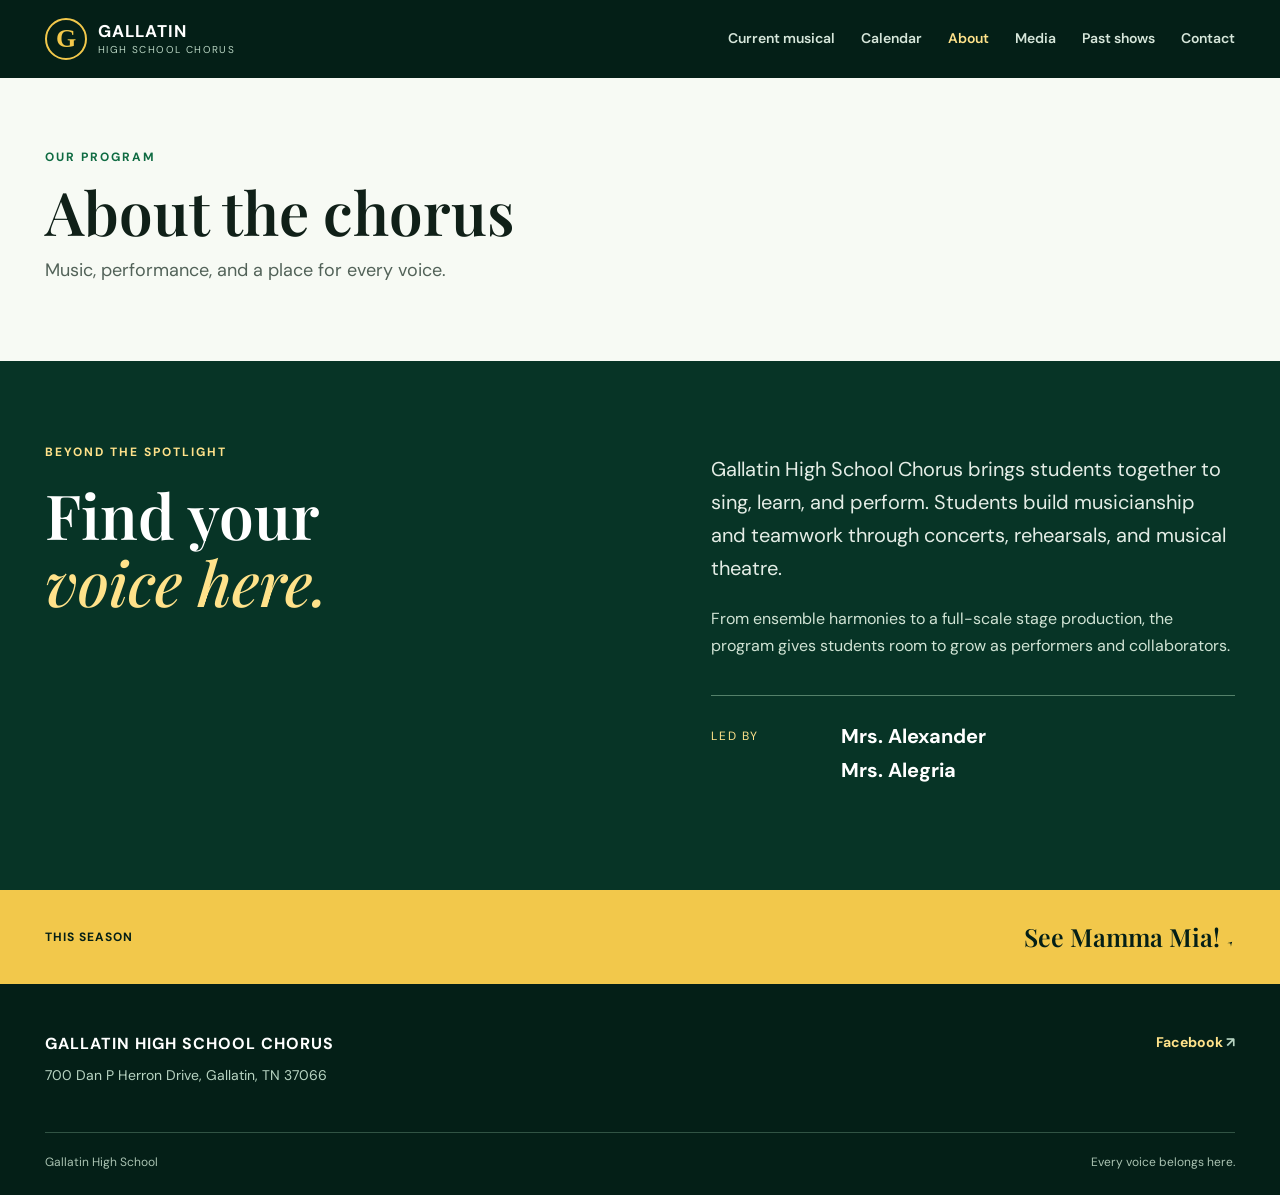
==== about.html @ dc4c1e70 "Split choir site into dedicated pages" ====
<!doctype html>
<html lang="en">
<head>
  <meta charset="utf-8"><meta name="viewport" content="width=device-width, initial-scale=1"><meta name="theme-color" content="#073426">
  <meta name="description" content="Meet Gallatin High School Chorus and its directors.">
  <title>About the Chorus | Gallatin High School Chorus</title>
  <link rel="icon" type="image/svg+xml" href="assets/favicon.svg">
  <link rel="stylesheet" href="assets/styles.css">
</head>
<body>
  <a class="skip-link" href="#main">Skip to content</a>
  <header class="site-header"><div class="header-inner wrap">
    <a class="brand" href="index.html" aria-label="Gallatin High School Chorus, home"><span class="brand-mark" aria-hidden="true">G</span><span class="brand-copy"><strong>GALLATIN</strong><span>HIGH SCHOOL CHORUS</span></span></a>
    <button class="menu-toggle" type="button" aria-expanded="false" aria-controls="site-nav" aria-label="Open menu"><span></span><span></span><span></span></button>
    <nav class="site-nav" id="site-nav" aria-label="Main navigation"><a href="musical.html">Current musical</a><a href="calendar.html">Calendar</a><a href="about.html" aria-current="page">About</a><a href="media.html">Media</a><a href="productions.html">Past shows</a><a href="contact.html">Contact</a></nav>
  </div></header>
  <main id="main">
    <section class="page-intro wrap" aria-labelledby="page-title"><p class="eyebrow">Our program</p><h1 id="page-title">About the chorus</h1><p>Music, performance, and a place for every voice.</p></section>
    <section class="section about-section" aria-labelledby="about-title">
      <div class="wrap about-grid">
        <div><p class="eyebrow">Beyond the spotlight</p><h2 id="about-title">Find your<br><em>voice here.</em></h2></div>
        <div class="about-copy"><p>Gallatin High School Chorus brings students together to sing, learn, and perform. Students build musicianship and teamwork through concerts, rehearsals, and musical theatre.</p><p>From ensemble harmonies to a full-scale stage production, the program gives students room to grow as performers and collaborators.</p><div class="directors"><span>Led by</span><strong>Mrs. Alexander</strong><strong>Mrs. Alegria</strong></div></div>
      </div>
    </section>
    <section class="page-next"><div class="wrap"><span>This season</span><a href="musical.html">See Mamma Mia! <span aria-hidden="true">↗</span></a></div></section>
  </main>
  <footer class="site-footer"><div class="wrap footer-main"><div><strong>GALLATIN HIGH SCHOOL CHORUS</strong><span>700 Dan P Herron Drive, Gallatin, TN 37066</span></div><a href="https://www.facebook.com/gallatinhschorus" target="_blank" rel="noopener noreferrer">Facebook <span aria-hidden="true">↗</span></a></div><div class="wrap footer-bottom"><span>Gallatin High School</span><span>Every voice belongs here.</span></div></footer>
  <script src="assets/site.js" defer></script>
</body>
</html>
---- assets/styles.css ----
@import url('https://fonts.googleapis.com/css2?family=DM+Sans:wght@400;500;600;700&family=Playfair+Display:ital,wght@0,500;0,600;0,700;1,500;1,600&display=swap');

:root{--green-950:#041f17;--green-900:#073426;--green-800:#0a4b33;--green-700:#0f6b42;--green-500:#22a760;--gold-500:#f2c84b;--gold-300:#ffe28a;--ink:#102018;--muted:#65736b;--paper:#f7faf4;--panel:#fff;--line:#dce7df;--coral:#ed7664;--blue:#9bd8e5}
*{box-sizing:border-box}html{scroll-behavior:smooth}body{margin:0;background:var(--paper);color:var(--ink);font-family:'DM Sans',Arial,sans-serif;font-size:16px;line-height:1.55}a{color:inherit;text-decoration:none}button{font:inherit}img{display:block;max-width:100%}h1,h2,h3,p{margin-top:0}h1,h2,h3{line-height:1.08}h1,h2{font-family:'Playfair Display',Georgia,serif;font-weight:600}em{font-weight:500}section[id]{scroll-margin-top:82px}.wrap{width:min(100% - 48px,1190px);margin-inline:auto}.skip-link{position:absolute;left:16px;top:-80px;z-index:100;background:var(--gold-500);padding:10px 14px}.skip-link:focus{top:12px}:focus-visible{outline:3px solid var(--gold-500);outline-offset:4px}
.site-header{position:relative;z-index:20;background:var(--green-950);color:#fff}.header-inner{height:78px;display:flex;align-items:center;justify-content:space-between;gap:28px}.brand{display:inline-flex;align-items:center;gap:11px;flex-shrink:0}.brand-mark{display:grid;place-items:center;width:42px;height:42px;border:2px solid var(--gold-500);border-radius:50%;color:var(--gold-500);font-family:Georgia,serif;font-weight:bold;font-size:26px;line-height:1}.brand-copy{display:flex;flex-direction:column;line-height:1.05}.brand-copy strong{font-size:17px;letter-spacing:1px}.brand-copy span{font-size:10px;letter-spacing:1.4px;color:#b8d4c2;margin-top:4px}.site-nav{display:flex;align-items:center;gap:26px}.site-nav a{font-size:14px;font-weight:600;color:#d6e6da;transition:color .2s}.site-nav a:hover{color:var(--gold-300)}.menu-toggle{display:none}
.hero{position:relative;min-height:min(710px,79vh);background:var(--green-950);color:#fff;overflow:hidden;display:flex;flex-direction:column;justify-content:center}.hero-image{position:absolute;inset:0;background:url('choir-stage-hero.png') center 52%/cover no-repeat}.hero-shade{position:absolute;inset:0;background:linear-gradient(90deg,rgba(4,31,23,.9) 0%,rgba(4,31,23,.74) 39%,rgba(4,31,23,.18) 85%),linear-gradient(0deg,rgba(4,31,23,.52),transparent 32%)}.hero-content{position:relative;z-index:1;padding-block:82px 108px}.eyebrow{margin-bottom:20px;text-transform:uppercase;font-size:12px;font-weight:700;letter-spacing:2px;color:var(--green-700)}.eyebrow.light{color:var(--gold-300)}.hero h1{font-size:76px;max-width:680px;margin-bottom:25px}.hero h1 em{color:var(--gold-300)}.hero-intro{max-width:520px;color:#e8f0e9;font-size:19px;line-height:1.6;margin-bottom:30px}.hero-actions,.section-links{display:flex;align-items:center;gap:26px;flex-wrap:wrap}.button{display:inline-flex;align-items:center;justify-content:center;gap:30px;min-height:50px;padding:12px 20px;font-weight:700;font-size:14px;border-radius:4px;transition:transform .2s,background .2s}.button:hover{transform:translateY(-2px)}.button-gold{background:var(--gold-500);color:var(--green-950)}.button-gold:hover{background:var(--gold-300)}.button-dark{background:var(--green-900);color:#fff}.button-dark:hover{background:var(--green-700)}.text-link{display:inline-flex;align-items:center;gap:12px;font-weight:700;font-size:14px;border-bottom:1px solid currentColor;padding-block:5px}.text-link:hover{color:var(--green-700)}.light-link{color:#fff}.light-link:hover{color:var(--gold-300)}.hero-caption{position:absolute;bottom:23px;left:0;right:0;z-index:1;display:flex;justify-content:space-between;color:#d1dfd5;font-size:11px;font-weight:700;letter-spacing:1.3px}
.season-band{background:var(--gold-500);color:var(--green-950)}.season-inner{min-height:68px;display:flex;align-items:center;gap:20px}.season-label{text-transform:uppercase;font-size:11px;font-weight:700;letter-spacing:1.6px}.season-inner strong{font-family:'Playfair Display',Georgia,serif;font-size:27px;line-height:1}.season-divider{height:23px;border-left:1px solid rgba(4,31,23,.4)}.season-inner>span:nth-of-type(3){font-size:14px}.season-inner a{margin-left:auto;border:1px solid var(--green-950);border-radius:50%;width:30px;height:30px;display:grid;place-items:center;font-weight:700}
.section{padding-block:104px}.section h2{font-size:54px;margin-bottom:26px}.section h2 em{color:var(--green-700)}.section-heading>p:not(.eyebrow){font-size:18px;color:#475b4e;max-width:530px;line-height:1.7;margin-bottom:30px}.musical-section{background:#fff}.musical-grid{display:grid;grid-template-columns:1.05fr .95fr;align-items:center;gap:10%}.show-art{position:relative;min-height:430px;border-radius:3px;background:radial-gradient(circle at 74% 21%,rgba(255,226,138,.4),transparent 30%),linear-gradient(138deg,#056040 0%,#0a4b33 48%,#041f17 100%);box-shadow:18px 18px 0 var(--gold-500);color:#fff;padding:32px;display:flex;flex-direction:column;justify-content:space-between;overflow:hidden}.show-art:after{content:'';position:absolute;inset:0;background:repeating-linear-gradient(115deg,transparent 0 32px,rgba(255,255,255,.035) 33px 34px);pointer-events:none}.show-art-top,.show-art-bottom{position:relative;z-index:1;font-size:11px;font-weight:700;letter-spacing:2px}.show-art-title{position:relative;z-index:1;font-family:'Playfair Display',Georgia,serif;font-weight:700;font-size:79px;line-height:.9;letter-spacing:0}.show-art-title i{font-style:italic;color:var(--gold-300)}
.calendar-section{background:#eaf2e9}.section-topline{display:flex;align-items:end;justify-content:space-between;gap:40px;margin-bottom:40px}.section-topline h2{margin-bottom:0}.section-topline>p{max-width:360px;color:#536458;margin-bottom:4px}.calendar-list{border-top:1px solid #b5cbbb}.calendar-row{display:grid;grid-template-columns:80px 1fr auto;align-items:center;gap:20px;min-height:104px;border-bottom:1px solid #b5cbbb}.calendar-number{font-family:'Playfair Display',Georgia,serif;font-size:26px;color:var(--green-700)}.calendar-row div{display:flex;flex-direction:column;gap:3px}.calendar-row strong{font-size:20px}.calendar-row div span{color:#5d7062;font-size:14px}.date-pill{font-size:13px;font-weight:700;color:var(--green-800);border:1px solid #9db9a7;padding:8px 12px;border-radius:4px;white-space:nowrap}.calendar-footer{display:flex;align-items:center;justify-content:space-between;gap:16px;margin-top:24px;color:#596b5e;font-size:14px}.calendar-footer .text-link{color:var(--green-800)}
.about-section{background:var(--green-900);color:#fff}.about-grid{display:grid;grid-template-columns:1fr 1fr;gap:12%}.about-section .eyebrow{color:var(--gold-300)}.about-section h2{font-size:62px}.about-section h2 em{color:var(--gold-300)}.about-copy{padding-top:10px}.about-copy>p:first-child{font-size:20px;line-height:1.65;color:#e4ede6}.directors{display:grid;grid-template-columns:110px 1fr;gap:3px 20px;margin-top:35px;padding-top:25px;border-top:1px solid #54816a}.directors span{font-size:12px;text-transform:uppercase;letter-spacing:1.6px;color:var(--gold-300);grid-row:span 2;padding-top:6px}.directors strong{font-size:20px}.about-copy .small-note{color:#bad1c2;font-size:14px;margin-top:25px;margin-bottom:0}
.media-section{background:#fff}.media-grid{display:grid;grid-template-columns:1fr 1fr;gap:20px}.media-feature{min-height:290px;border-radius:4px;padding:28px;display:flex;flex-direction:column;justify-content:space-between;background:#e8efe8;color:var(--green-900)}.video-feature{background:#dbeef2;color:#143b45}.media-icon{display:grid;place-items:center;width:45px;height:45px;border:1px solid currentColor;border-radius:50%;font-size:24px;line-height:1}.play-icon{font-size:17px;padding-left:3px}.media-kicker{text-transform:uppercase;font-size:11px;font-weight:700;letter-spacing:1.5px}.media-feature h3{font-family:'Playfair Display',Georgia,serif;font-size:29px;margin:5px 0 8px}.media-feature p{margin:0;max-width:340px;color:#526c59}.video-feature p{color:#4d6870}.media-social{margin-top:24px;color:var(--green-800)}
.past-section{background:#f3f7f1}.past-grid{display:grid;grid-template-columns:1fr 1fr;gap:20px}.past-show{min-height:315px;border-radius:4px;padding:28px;color:#fff;display:flex;flex-direction:column;justify-content:space-between}.past-show.sister{background:linear-gradient(145deg,#071b22,#174a56 70%,#2c7281)}.past-show.addams{background:linear-gradient(145deg,#18241d,#35462c 70%,#677347)}.past-year{align-self:flex-start;border:1px solid rgba(255,255,255,.65);padding:5px 9px;border-radius:3px;font-size:12px;font-weight:700}.past-type{text-transform:uppercase;font-size:11px;letter-spacing:1.8px;color:#dcebdc}.past-show h3{font-family:'Playfair Display',Georgia,serif;font-size:39px;margin:8px 0 0}
.site-footer{background:var(--green-950);color:#fff;padding:48px 0 24px}.footer-main{display:flex;justify-content:space-between;gap:20px;align-items:start;padding-bottom:45px}.footer-main div{display:flex;flex-direction:column;gap:8px}.footer-main strong{font-size:16px;letter-spacing:1px}.footer-main span{font-size:14px;color:#b8d4c2}.footer-main a{font-size:14px;font-weight:700;color:var(--gold-300)}.footer-bottom{border-top:1px solid #315344;padding-top:20px;display:flex;justify-content:space-between;color:#aac3b2;font-size:12px}
@media(max-width:900px){.site-nav{gap:14px}.site-nav a{font-size:12px}.hero h1{font-size:62px}.musical-grid{gap:6%}.show-art-title{font-size:65px}.section h2{font-size:47px}.about-section h2{font-size:54px}}
@media(max-width:720px){.wrap{width:min(100% - 36px,1190px)}.header-inner{height:68px}.brand-mark{width:37px;height:37px;font-size:23px}.brand-copy strong{font-size:15px}.brand-copy span{font-size:9px}.menu-toggle{display:flex;flex-direction:column;justify-content:center;gap:5px;width:42px;height:42px;border:1px solid #5e856e;border-radius:4px;background:transparent;padding:9px;cursor:pointer}.menu-toggle span{display:block;height:2px;background:#fff;width:100%}.site-nav{display:none;position:absolute;top:68px;left:0;right:0;background:var(--green-950);padding:12px 18px 22px;border-top:1px solid #315344;flex-direction:column;align-items:stretch;gap:0}.site-nav.is-open{display:flex}.site-nav a{font-size:16px;padding:13px 6px;border-bottom:1px solid #315344}.hero{min-height:min(620px,calc(100svh - 120px))}.hero-image{background-position:58% center}.hero-shade{background:linear-gradient(90deg,rgba(4,31,23,.92),rgba(4,31,23,.61)),linear-gradient(0deg,rgba(4,31,23,.55),transparent 35%)}.hero-content{padding-block:48px 76px}.hero h1{font-size:55px}.hero-intro{font-size:17px}.hero-caption{font-size:9px}.season-inner{min-height:74px;gap:12px;flex-wrap:wrap;padding-block:13px}.season-label{width:100%}.season-inner strong{font-size:24px}.season-divider,.season-inner>span:nth-of-type(3){display:none}.section{padding-block:72px}.section h2{font-size:42px}.musical-grid,.about-grid{grid-template-columns:1fr;gap:40px}.show-art{min-height:350px;margin-right:14px}.show-art-title{font-size:67px}.section-topline{align-items:start;flex-direction:column;gap:10px;margin-bottom:28px}.section-topline>p{max-width:530px}.calendar-row{grid-template-columns:44px 1fr;min-height:112px;gap:10px}.calendar-number{font-size:21px}.date-pill{grid-column:2;justify-self:start;margin-top:-20px}.calendar-row strong{font-size:18px}.calendar-row div span{font-size:13px}.calendar-footer{align-items:start;flex-direction:column}.about-section h2{font-size:52px}.about-copy{padding-top:0}.about-copy>p:first-child{font-size:18px}.media-grid,.past-grid{grid-template-columns:1fr}.media-feature{min-height:235px}.past-show{min-height:270px}.footer-main{flex-direction:column;gap:26px}}
@media(max-width:420px){.hero h1{font-size:47px}.hero-actions{align-items:flex-start;flex-direction:column;gap:18px}.show-art-title{font-size:54px}.show-art{min-height:315px}.section h2{font-size:38px}.about-section h2{font-size:46px}.directors{grid-template-columns:1fr;gap:4px}.directors span{grid-row:auto;margin-bottom:7px}.hero-caption span:last-child{display:none}}
@media(prefers-reduced-motion:reduce){html{scroll-behavior:auto}.button{transition:none}}

.schedule-feature{display:flex;align-items:center;gap:24px;flex-wrap:wrap;background:var(--green-900);color:#fff;padding:20px 24px;border-radius:4px;margin-bottom:26px}.schedule-feature span:first-child{text-transform:uppercase;color:var(--gold-300);font-size:12px;font-weight:700;letter-spacing:1px}.schedule-feature strong{font-family:'Playfair Display',Georgia,serif;font-size:25px;line-height:1.15}.schedule-feature span:last-child{font-size:14px;color:#d7e7dc;margin-left:auto}.schedule-controls{display:flex;gap:8px;overflow-x:auto;padding:4px 0 12px;scrollbar-width:thin}.schedule-month{flex:none;border:1px solid #a3bca9;background:transparent;color:var(--green-900);font-weight:700;font-size:14px;padding:9px 15px;border-radius:4px;cursor:pointer}.schedule-month:hover{background:#d9eadc}.schedule-month[aria-pressed=true]{background:var(--green-900);border-color:var(--green-900);color:#fff}.schedule-month-panel{margin-top:26px}.schedule-month-panel h3{font-family:'Playfair Display',Georgia,serif;font-size:27px;margin:0 0 16px}.schedule-list{border-top:1px solid #b5cbbb}.schedule-item{display:grid;grid-template-columns:110px minmax(0,1fr) 195px;gap:22px;align-items:start;padding:20px 14px 20px 12px;border-bottom:1px solid #b5cbbb;border-left:4px solid transparent}.schedule-item[data-kind=show]{border-left-color:var(--gold-500);background:#f5f1dc}.schedule-item[data-kind=break]{color:#526b59;background:#e0e9df}.schedule-item[data-kind=optional]{border-left-color:#80b9c0}.schedule-item[data-kind=special]{border-left-color:var(--green-500)}.schedule-date{font-family:'Playfair Display',Georgia,serif;font-size:19px;font-weight:600;color:var(--green-800);line-height:1.3}.schedule-body h4{font-family:'DM Sans',Arial,sans-serif;font-size:17px;line-height:1.35;margin:0}.schedule-body p{font-size:14px;color:#596d5e;margin:7px 0 0;line-height:1.5}.schedule-meta{text-align:right;display:flex;flex-direction:column;align-items:flex-end;gap:8px}.schedule-meta strong{font-size:14px;line-height:1.4}.schedule-meta span{font-size:11px;text-transform:uppercase;font-weight:700;letter-spacing:.6px;color:var(--green-800);border:1px solid #a3bca9;border-radius:3px;padding:3px 7px;line-height:1.3}.schedule-notes{margin-top:34px;padding:25px 0;border-block:1px solid #b5cbbb}.schedule-notes h3{font-family:'Playfair Display',Georgia,serif;font-size:24px;margin:0 0 12px}.schedule-notes ul{margin:0;padding-left:20px;display:grid;gap:8px;color:#475e4d;font-size:14px}.schedule-notes li{padding-left:3px}
@media(max-width:720px){.schedule-feature{gap:8px 16px}.schedule-feature span:first-child{width:100%}.schedule-feature span:last-child{margin-left:0;width:100%}.schedule-item{grid-template-columns:minmax(0,1fr) minmax(0,1.2fr);grid-template-areas:'date meta' 'body body';gap:10px 12px;padding:18px 10px}.schedule-date{grid-area:date}.schedule-body{grid-area:body}.schedule-meta{grid-area:meta;gap:5px}.schedule-meta span{font-size:10px}.schedule-month-panel h3{font-size:25px}}

.performances{margin-top:86px;display:grid;grid-template-columns:minmax(230px,.7fr) 1.3fr;gap:8%;padding-top:38px;border-top:1px solid var(--line)}.performances-heading h3{font-family:'Playfair Display',Georgia,serif;font-size:30px;margin-bottom:12px}.performances-heading p:last-child{color:var(--muted);font-size:14px}.performances-list{border-top:1px solid var(--line)}.performances-list>div{display:grid;grid-template-columns:110px 1fr 90px;align-items:center;gap:14px;min-height:57px;border-bottom:1px solid var(--line);font-size:14px}.performances-list strong{font-size:16px}.performances-list>div>span:last-child{text-align:right;color:var(--green-800);font-weight:700}
.about-copy>p:not(:first-child){color:#d0e3d4;line-height:1.7}.media-collection{min-height:350px;background:var(--green-900) url('choir-stage-hero.png') center 48%/cover no-repeat;position:relative;color:#fff;padding:42px;display:flex;justify-content:space-between;align-items:end;gap:40px}.media-collection:before{content:'';position:absolute;inset:0;background:linear-gradient(90deg,rgba(4,31,23,.94),rgba(4,31,23,.48))}.media-collection>*{position:relative;z-index:1}.media-collection-copy{max-width:510px}.media-collection h3{font-family:'Playfair Display',Georgia,serif;font-size:40px;margin:10px 0}.media-collection p{color:#e3efe6;max-width:470px;margin-bottom:0}.media-collection-actions{display:flex;align-items:start;flex-direction:column;gap:18px;min-width:170px}.media-kicker{color:var(--gold-300)}
.contact-section{background:#e8f1ec}.contact-grid{display:grid;grid-template-columns:1fr 1fr;gap:12%}.contact-grid>div:first-child>p:last-child{max-width:450px;color:#4e6054;font-size:18px;line-height:1.7}.contact-details{border-top:1px solid #b5cbbb}.contact-details>div{display:grid;grid-template-columns:85px 1fr;gap:4px 20px;padding:20px 0;border-bottom:1px solid #b5cbbb}.contact-details>div>span{grid-row:span 3;text-transform:uppercase;color:var(--green-700);font-size:11px;font-weight:700;letter-spacing:1px;padding-top:3px}.contact-details strong{font-size:17px}.contact-details a{width:fit-content;text-decoration:underline;text-underline-offset:3px}.contact-details a:hover{color:var(--green-700)}
@media(max-width:900px){.site-nav{gap:11px}.site-nav a{font-size:11px}}
@media(max-width:720px){.performances{grid-template-columns:1fr;gap:18px;margin-top:64px}.media-collection{align-items:start;flex-direction:column;justify-content:end;padding:30px;min-height:420px}.media-collection h3{font-size:32px}.contact-grid{grid-template-columns:1fr;gap:25px}.contact-details>div{grid-template-columns:75px 1fr}}
@media(max-width:420px){.performances-list>div{grid-template-columns:88px 1fr 75px;gap:8px;font-size:12px}.performances-list strong{font-size:14px}.media-collection{padding:24px}}

.site-nav a[aria-current=page]{color:var(--gold-300)}
.page-intro{padding-block:70px 76px}.page-intro .eyebrow{margin-bottom:12px}.page-intro h1{font-size:60px;margin-bottom:14px;max-width:850px}.page-intro h1 em{color:var(--green-700)}.page-intro>p:last-child{font-size:18px;color:#526258;max-width:650px;margin-bottom:0}
.page-intro+.section{padding-top:82px}.page-next{background:var(--gold-500);color:var(--green-950)}.page-next .wrap{display:flex;justify-content:space-between;align-items:center;gap:20px;padding-block:28px}.page-next span:first-child{text-transform:uppercase;font-size:12px;font-weight:700;letter-spacing:1px}.page-next a{font-family:'Playfair Display',Georgia,serif;font-size:25px;font-weight:600}.page-next a:hover{text-decoration:underline;text-underline-offset:5px}
.home-explore{background:#fff}.home-links{display:grid;grid-template-columns:1fr 1fr;column-gap:8%;border-top:1px solid var(--line)}.home-links a{display:grid;grid-template-columns:minmax(0,1fr) auto;gap:2px 12px;align-items:center;padding:24px 4px;border-bottom:1px solid var(--line);transition:color .2s}.home-links a:hover{color:var(--green-700)}.home-links a span:first-child{grid-column:1 / -1;color:var(--green-700);font-size:11px;font-weight:700;text-transform:uppercase;letter-spacing:1px}.home-links a strong{font-family:'Playfair Display',Georgia,serif;font-size:25px;line-height:1.2}.home-links a span:last-child{font-size:21px}
@media(max-width:720px){.page-intro{padding-block:52px 58px}.page-intro h1{font-size:45px}.page-intro+.section{padding-top:68px}.home-links{grid-template-columns:1fr}.page-next .wrap{align-items:start;flex-direction:column;gap:5px}.page-next a{font-size:22px}}
@media(max-width:420px){.page-intro h1{font-size:38px}}
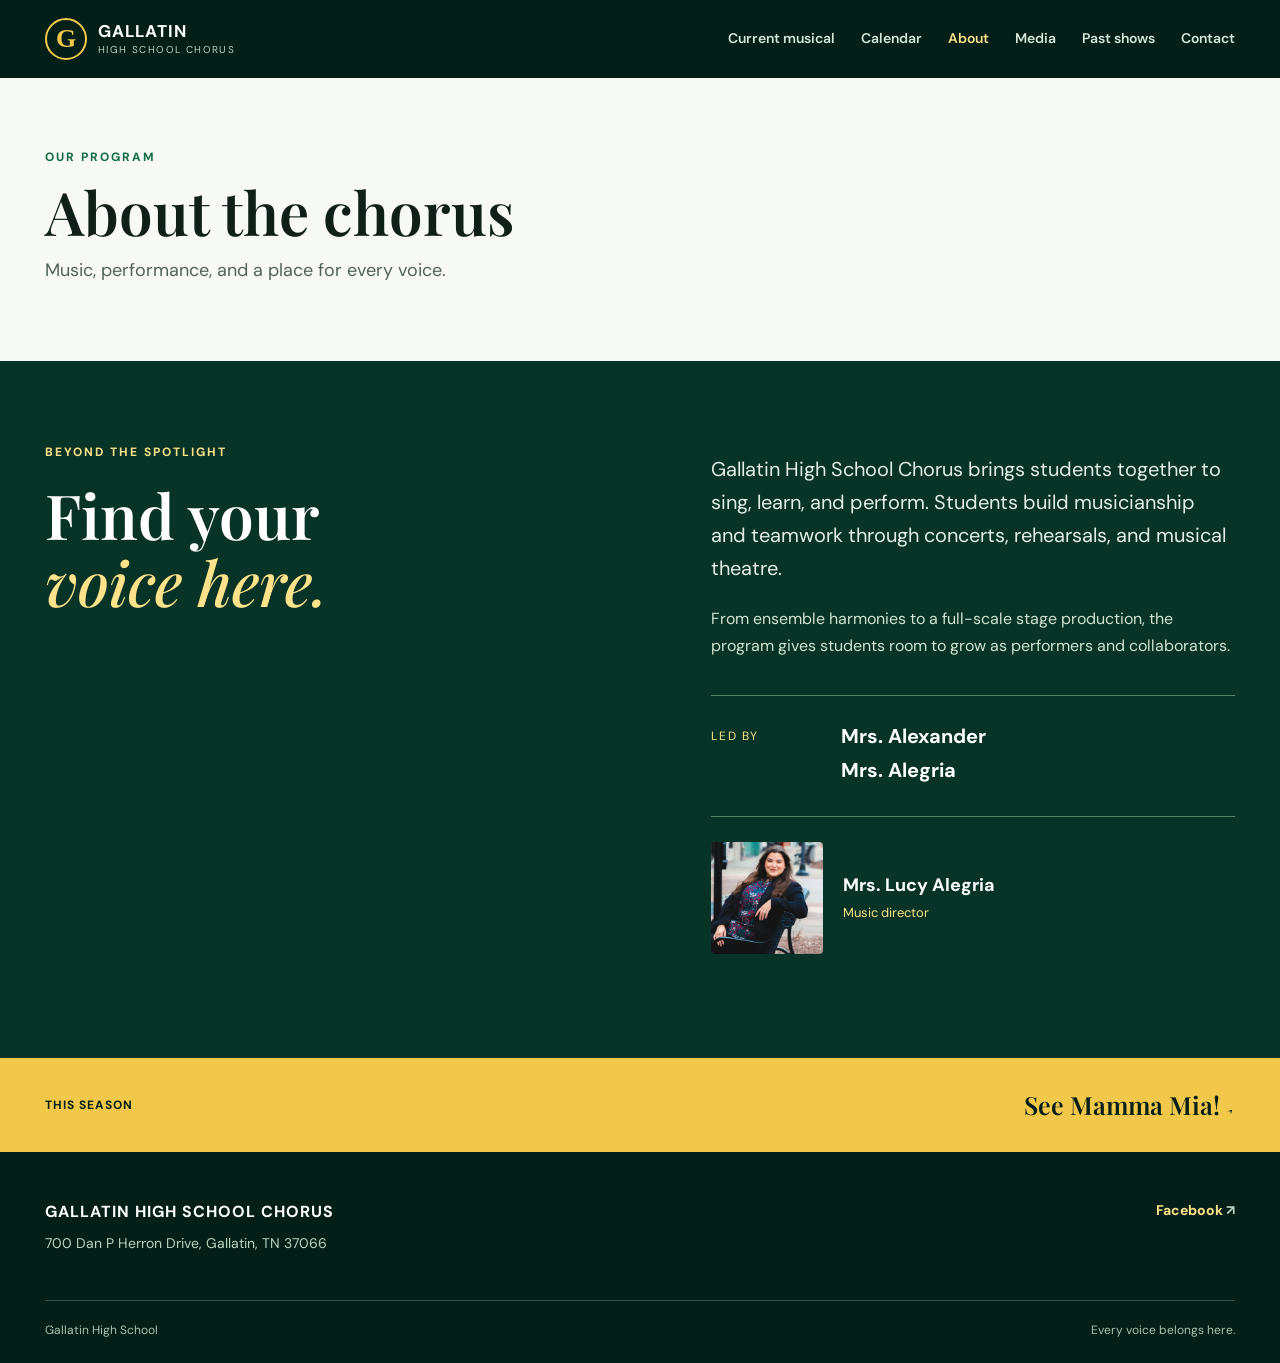
==== commit 7332f5c3: "Add choir production photo gallery" ====
--- a/about.html
+++ b/about.html
@@ -19,7 +19,7 @@
     <section class="section about-section" aria-labelledby="about-title">
       <div class="wrap about-grid">
         <div><p class="eyebrow">Beyond the spotlight</p><h2 id="about-title">Find your<br><em>voice here.</em></h2></div>
-        <div class="about-copy"><p>Gallatin High School Chorus brings students together to sing, learn, and perform. Students build musicianship and teamwork through concerts, rehearsals, and musical theatre.</p><p>From ensemble harmonies to a full-scale stage production, the program gives students room to grow as performers and collaborators.</p><div class="directors"><span>Led by</span><strong>Mrs. Alexander</strong><strong>Mrs. Alegria</strong></div></div>
+        <div class="about-copy"><p>Gallatin High School Chorus brings students together to sing, learn, and perform. Students build musicianship and teamwork through concerts, rehearsals, and musical theatre.</p><p>From ensemble harmonies to a full-scale stage production, the program gives students room to grow as performers and collaborators.</p><div class="directors"><span>Led by</span><strong>Mrs. Alexander</strong><strong>Mrs. Alegria</strong></div><figure class="director-portrait"><img src="assets/photos/lucy-alegria.jpg" alt="Portrait of Mrs. Lucy Alegria" width="1320" height="1320" loading="lazy"><figcaption><strong>Mrs. Lucy Alegria</strong><span>Music director</span></figcaption></figure></div>
       </div>
     </section>
     <section class="page-next"><div class="wrap"><span>This season</span><a href="musical.html">See Mamma Mia! <span aria-hidden="true">↗</span></a></div></section>
--- a/assets/styles.css
+++ b/assets/styles.css
@@ -32,3 +32,11 @@
 .home-explore{background:#fff}.home-links{display:grid;grid-template-columns:1fr 1fr;column-gap:8%;border-top:1px solid var(--line)}.home-links a{display:grid;grid-template-columns:minmax(0,1fr) auto;gap:2px 12px;align-items:center;padding:24px 4px;border-bottom:1px solid var(--line);transition:color .2s}.home-links a:hover{color:var(--green-700)}.home-links a span:first-child{grid-column:1 / -1;color:var(--green-700);font-size:11px;font-weight:700;text-transform:uppercase;letter-spacing:1px}.home-links a strong{font-family:'Playfair Display',Georgia,serif;font-size:25px;line-height:1.2}.home-links a span:last-child{font-size:21px}
 @media(max-width:720px){.page-intro{padding-block:52px 58px}.page-intro h1{font-size:45px}.page-intro+.section{padding-top:68px}.home-links{grid-template-columns:1fr}.page-next .wrap{align-items:start;flex-direction:column;gap:5px}.page-next a{font-size:22px}}
 @media(max-width:420px){.page-intro h1{font-size:38px}}
+
+.show-poster{margin:0;justify-self:center;width:min(100%,470px)}.poster-image{aspect-ratio:2/3;overflow:hidden;box-shadow:14px 14px 0 var(--gold-500)}.poster-image img{width:100%;height:100%;object-fit:cover}.show-poster figcaption{margin-top:22px;color:var(--muted);font-size:12px;text-align:center}
+.director-portrait{display:flex;align-items:center;gap:20px;margin:30px 0 0;padding-top:25px;border-top:1px solid #54816a}.director-portrait img{width:112px;height:112px;object-fit:cover;border-radius:4px}.director-portrait figcaption{display:flex;flex-direction:column;gap:3px}.director-portrait strong{font-size:18px}.director-portrait span{font-size:13px;color:var(--gold-300)}
+.past-show{position:relative;overflow:hidden}.past-show>img{position:absolute;inset:0;width:100%;height:100%;object-fit:cover;transition:transform .3s}.past-show:hover>img{transform:scale(1.035)}.past-show:before{content:'';position:absolute;inset:0;background:linear-gradient(180deg,rgba(4,20,18,.28),rgba(4,20,18,.15) 34%,rgba(4,20,18,.88));z-index:1}.past-show .past-year,.past-show>div{position:relative;z-index:2}.past-show h3 span{font-family:'DM Sans',Arial,sans-serif;font-size:20px}.past-show.sister>img{object-position:center 34%}.past-show.addams>img{object-position:center 38%}
+.media-preview{display:grid;grid-template-columns:190px 1fr;align-items:center;gap:40px;padding:28px 0;border-block:1px solid var(--line)}.media-preview img{width:190px;height:280px;object-fit:cover}.media-preview h3{font-family:'Playfair Display',Georgia,serif;font-size:34px;margin:8px 0}.media-preview p{color:#526258;margin-bottom:20px}.media-preview .media-kicker{color:var(--green-700)}
+.gallery-group{margin-top:70px;scroll-margin-top:95px}.gallery-heading{display:flex;align-items:end;justify-content:space-between;gap:25px;margin-bottom:23px;padding-bottom:14px;border-bottom:1px solid var(--line)}.gallery-heading span{text-transform:uppercase;color:var(--green-700);font-size:11px;font-weight:700;letter-spacing:1px}.gallery-heading h3{font-family:'Playfair Display',Georgia,serif;font-size:33px;margin:6px 0 0}.gallery-heading .text-link{flex:none;color:var(--green-800)}.photo-grid{display:grid;grid-template-columns:repeat(3,minmax(0,1fr));gap:18px}.photo-grid figure{min-width:0;margin:0}.photo-grid a{display:block;overflow:hidden;background:#dce7df}.photo-grid img{width:100%;aspect-ratio:4/3;object-fit:cover;transition:transform .3s}.photo-grid a:hover img{transform:scale(1.035)}.photo-grid figcaption{font-size:13px;color:#536458;padding-top:9px}.video-band{display:flex;align-items:center;justify-content:space-between;gap:32px;margin-top:82px;padding:30px;background:var(--green-900);color:#fff}.video-band h3{font-family:'Playfair Display',Georgia,serif;font-size:27px;margin:8px 0}.video-band p{color:#d8eadc;margin:0}.video-band .button{flex:none}
+@media(max-width:720px){.show-poster{width:min(100% - 14px,430px)}.media-preview{grid-template-columns:120px 1fr;gap:20px}.media-preview img{width:120px;height:178px}.media-preview h3{font-size:26px}.photo-grid{grid-template-columns:repeat(2,minmax(0,1fr));gap:20px 12px}.gallery-heading{align-items:start;flex-direction:column;gap:8px}.video-band{align-items:start;flex-direction:column}.director-portrait img{width:96px;height:96px}}
+@media(max-width:420px){.media-preview{grid-template-columns:90px 1fr;gap:15px}.media-preview img{width:90px;height:133px}.media-preview h3{font-size:23px}.media-preview p{font-size:14px;margin-bottom:10px}.photo-grid img{aspect-ratio:1}.video-band{padding:24px}}
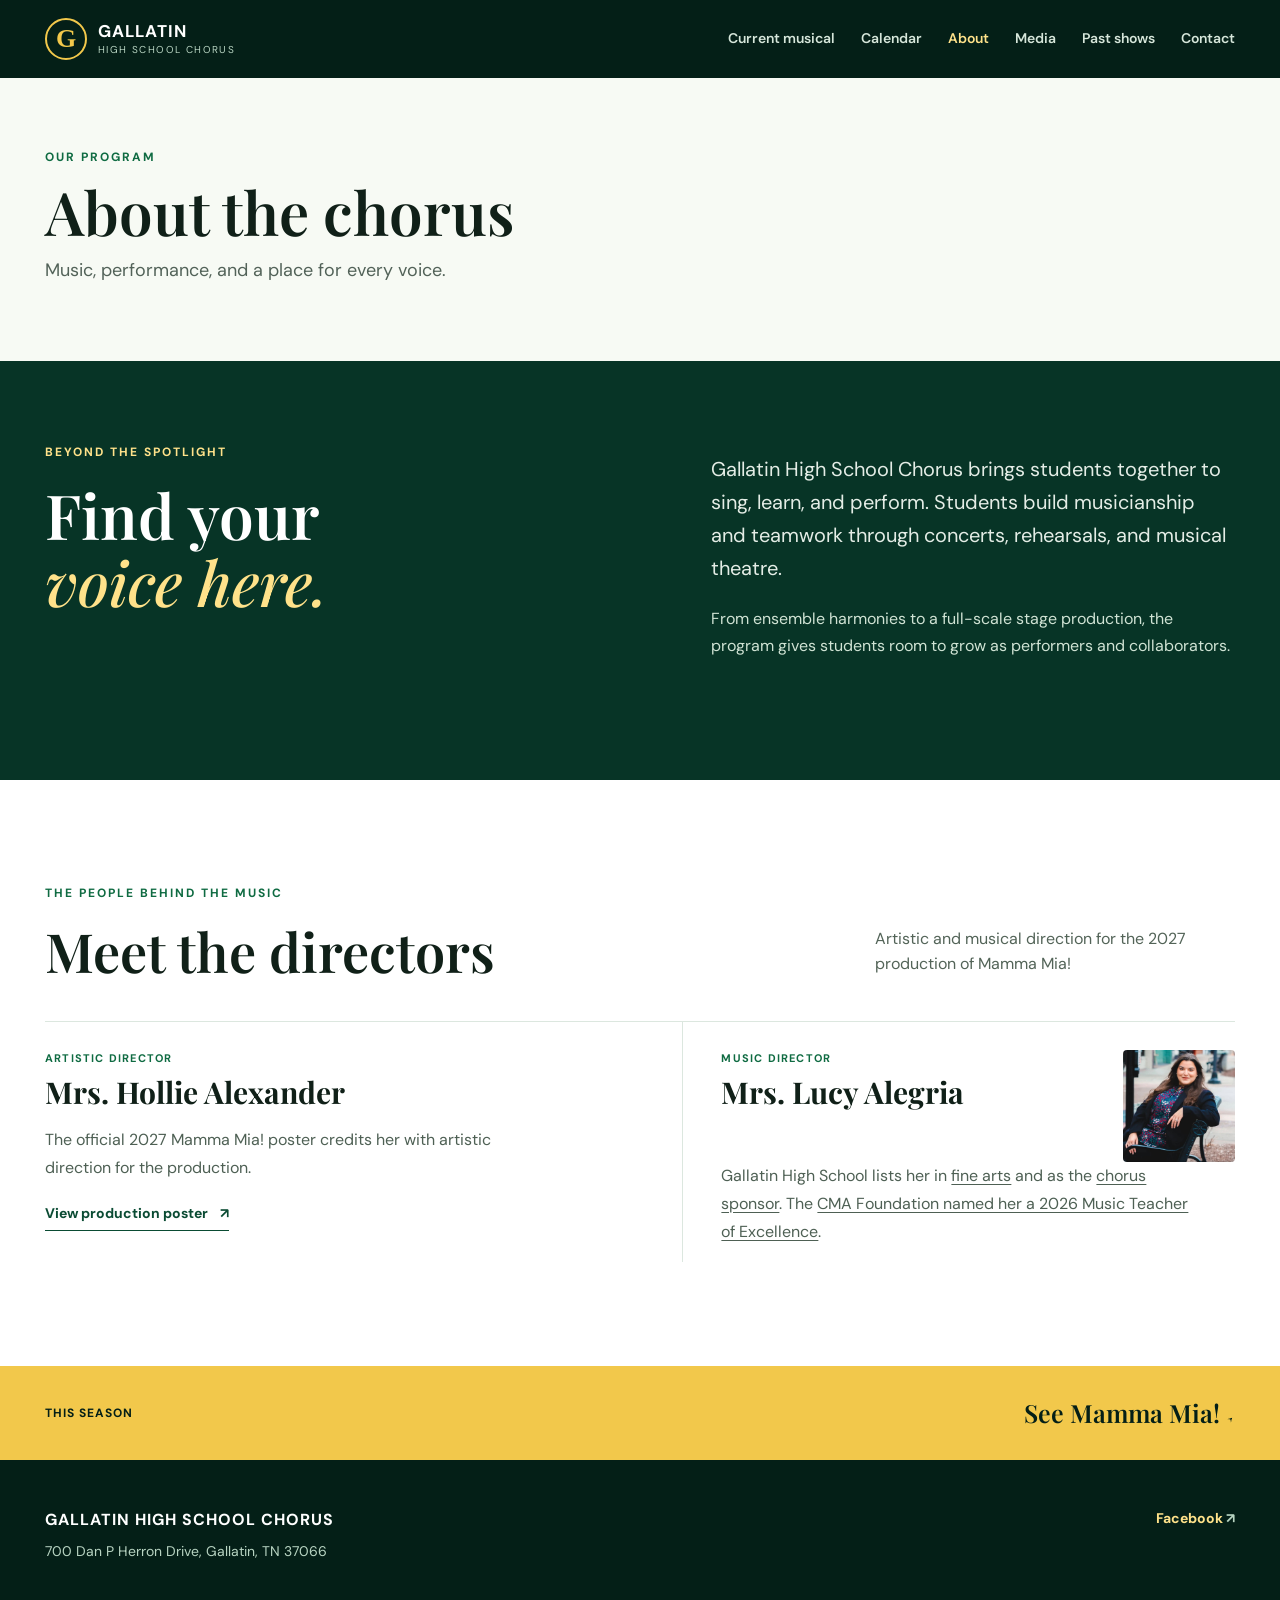
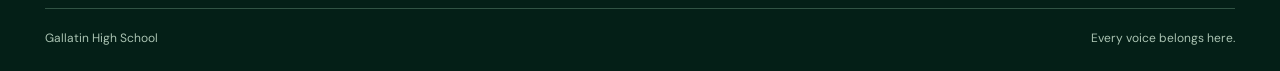
==== commit 29d69a9b: "Add sourced director profiles to About" ====
--- a/about.html
+++ b/about.html
@@ -19,9 +19,24 @@
     <section class="section about-section" aria-labelledby="about-title">
       <div class="wrap about-grid">
         <div><p class="eyebrow">Beyond the spotlight</p><h2 id="about-title">Find your<br><em>voice here.</em></h2></div>
-        <div class="about-copy"><p>Gallatin High School Chorus brings students together to sing, learn, and perform. Students build musicianship and teamwork through concerts, rehearsals, and musical theatre.</p><p>From ensemble harmonies to a full-scale stage production, the program gives students room to grow as performers and collaborators.</p><div class="directors"><span>Led by</span><strong>Mrs. Alexander</strong><strong>Mrs. Alegria</strong></div><figure class="director-portrait"><img src="assets/photos/lucy-alegria.jpg" alt="Portrait of Mrs. Lucy Alegria" width="1320" height="1320" loading="lazy"><figcaption><strong>Mrs. Lucy Alegria</strong><span>Music director</span></figcaption></figure></div>
+        <div class="about-copy"><p>Gallatin High School Chorus brings students together to sing, learn, and perform. Students build musicianship and teamwork through concerts, rehearsals, and musical theatre.</p><p>From ensemble harmonies to a full-scale stage production, the program gives students room to grow as performers and collaborators.</p></div>
       </div>
     </section>
+    <section class="section leadership-section" aria-labelledby="leadership-title"><div class="wrap">
+      <div class="section-topline"><div><p class="eyebrow">The people behind the music</p><h2 id="leadership-title">Meet the directors</h2></div><p>Artistic and musical direction for the 2027 production of Mamma Mia!</p></div>
+      <div class="leadership-grid">
+        <article class="leader-profile">
+          <p class="leader-role">Artistic director</p>
+          <h3>Mrs. Hollie Alexander</h3>
+          <p>The official 2027 Mamma Mia! poster credits her with artistic direction for the production.</p>
+          <a class="text-link" href="musical.html">View production poster <span aria-hidden="true">↗</span></a>
+        </article>
+        <article class="leader-profile">
+          <div class="leader-heading"><div><p class="leader-role">Music director</p><h3>Mrs. Lucy Alegria</h3></div><img src="assets/photos/lucy-alegria.jpg" alt="Portrait of Mrs. Lucy Alegria" width="1320" height="1320" loading="lazy"></div>
+          <p>Gallatin High School lists her in <a href="https://ghs.sumnerschools.org/site-directory?const_page=11" target="_blank" rel="noopener noreferrer">fine arts</a> and as the <a href="https://ghs.sumnerschools.org/student-life/clubs-and-organizations" target="_blank" rel="noopener noreferrer">chorus sponsor</a>. The <a href="https://www.cmaworld.com/cma-proudly-shares-its-2026-cma-foundation-music-teachers-of-excellence/" target="_blank" rel="noopener noreferrer">CMA Foundation named her a 2026 Music Teacher of Excellence</a>.</p>
+        </article>
+      </div>
+    </div></section>
     <section class="page-next"><div class="wrap"><span>This season</span><a href="musical.html">See Mamma Mia! <span aria-hidden="true">↗</span></a></div></section>
   </main>
   <footer class="site-footer"><div class="wrap footer-main"><div><strong>GALLATIN HIGH SCHOOL CHORUS</strong><span>700 Dan P Herron Drive, Gallatin, TN 37066</span></div><a href="https://www.facebook.com/gallatinhschorus" target="_blank" rel="noopener noreferrer">Facebook <span aria-hidden="true">↗</span></a></div><div class="wrap footer-bottom"><span>Gallatin High School</span><span>Every voice belongs here.</span></div></footer>
--- a/assets/styles.css
+++ b/assets/styles.css
@@ -40,3 +40,6 @@
 .gallery-group{margin-top:70px;scroll-margin-top:95px}.gallery-heading{display:flex;align-items:end;justify-content:space-between;gap:25px;margin-bottom:23px;padding-bottom:14px;border-bottom:1px solid var(--line)}.gallery-heading span{text-transform:uppercase;color:var(--green-700);font-size:11px;font-weight:700;letter-spacing:1px}.gallery-heading h3{font-family:'Playfair Display',Georgia,serif;font-size:33px;margin:6px 0 0}.gallery-heading .text-link{flex:none;color:var(--green-800)}.photo-grid{display:grid;grid-template-columns:repeat(3,minmax(0,1fr));gap:18px}.photo-grid figure{min-width:0;margin:0}.photo-grid a{display:block;overflow:hidden;background:#dce7df}.photo-grid img{width:100%;aspect-ratio:4/3;object-fit:cover;transition:transform .3s}.photo-grid a:hover img{transform:scale(1.035)}.photo-grid figcaption{font-size:13px;color:#536458;padding-top:9px}.video-band{display:flex;align-items:center;justify-content:space-between;gap:32px;margin-top:82px;padding:30px;background:var(--green-900);color:#fff}.video-band h3{font-family:'Playfair Display',Georgia,serif;font-size:27px;margin:8px 0}.video-band p{color:#d8eadc;margin:0}.video-band .button{flex:none}
 @media(max-width:720px){.show-poster{width:min(100% - 14px,430px)}.media-preview{grid-template-columns:120px 1fr;gap:20px}.media-preview img{width:120px;height:178px}.media-preview h3{font-size:26px}.photo-grid{grid-template-columns:repeat(2,minmax(0,1fr));gap:20px 12px}.gallery-heading{align-items:start;flex-direction:column;gap:8px}.video-band{align-items:start;flex-direction:column}.director-portrait img{width:96px;height:96px}}
 @media(max-width:420px){.media-preview{grid-template-columns:90px 1fr;gap:15px}.media-preview img{width:90px;height:133px}.media-preview h3{font-size:23px}.media-preview p{font-size:14px;margin-bottom:10px}.photo-grid img{aspect-ratio:1}.video-band{padding:24px}}
+
+.leadership-section{background:#fff}.leadership-grid{display:grid;grid-template-columns:1fr 1fr;gap:7%;border-top:1px solid var(--line)}.leader-profile{padding-top:28px}.leader-profile+.leader-profile{border-left:1px solid var(--line);padding-left:7%}.leader-role{color:var(--green-700);font-size:11px;font-weight:700;letter-spacing:1.2px;text-transform:uppercase;margin-bottom:9px}.leader-profile h3{font-family:'Playfair Display',Georgia,serif;font-size:30px;margin-bottom:18px}.leader-profile>p:not(.leader-role){max-width:470px;color:#4e6054;line-height:1.75}.leader-profile p a{text-decoration:underline;text-underline-offset:3px}.leader-profile a:hover{color:var(--green-700)}.leader-heading{display:flex;align-items:start;justify-content:space-between;gap:20px}.leader-heading img{width:112px;height:112px;object-fit:cover;border-radius:4px;flex:none}.leader-profile .text-link{color:var(--green-800)}
+@media(max-width:720px){.leadership-grid{grid-template-columns:1fr;gap:30px}.leader-profile+.leader-profile{border-left:0;border-top:1px solid var(--line);padding-left:0}.leader-heading img{width:88px;height:88px}.leader-profile h3{font-size:27px}}
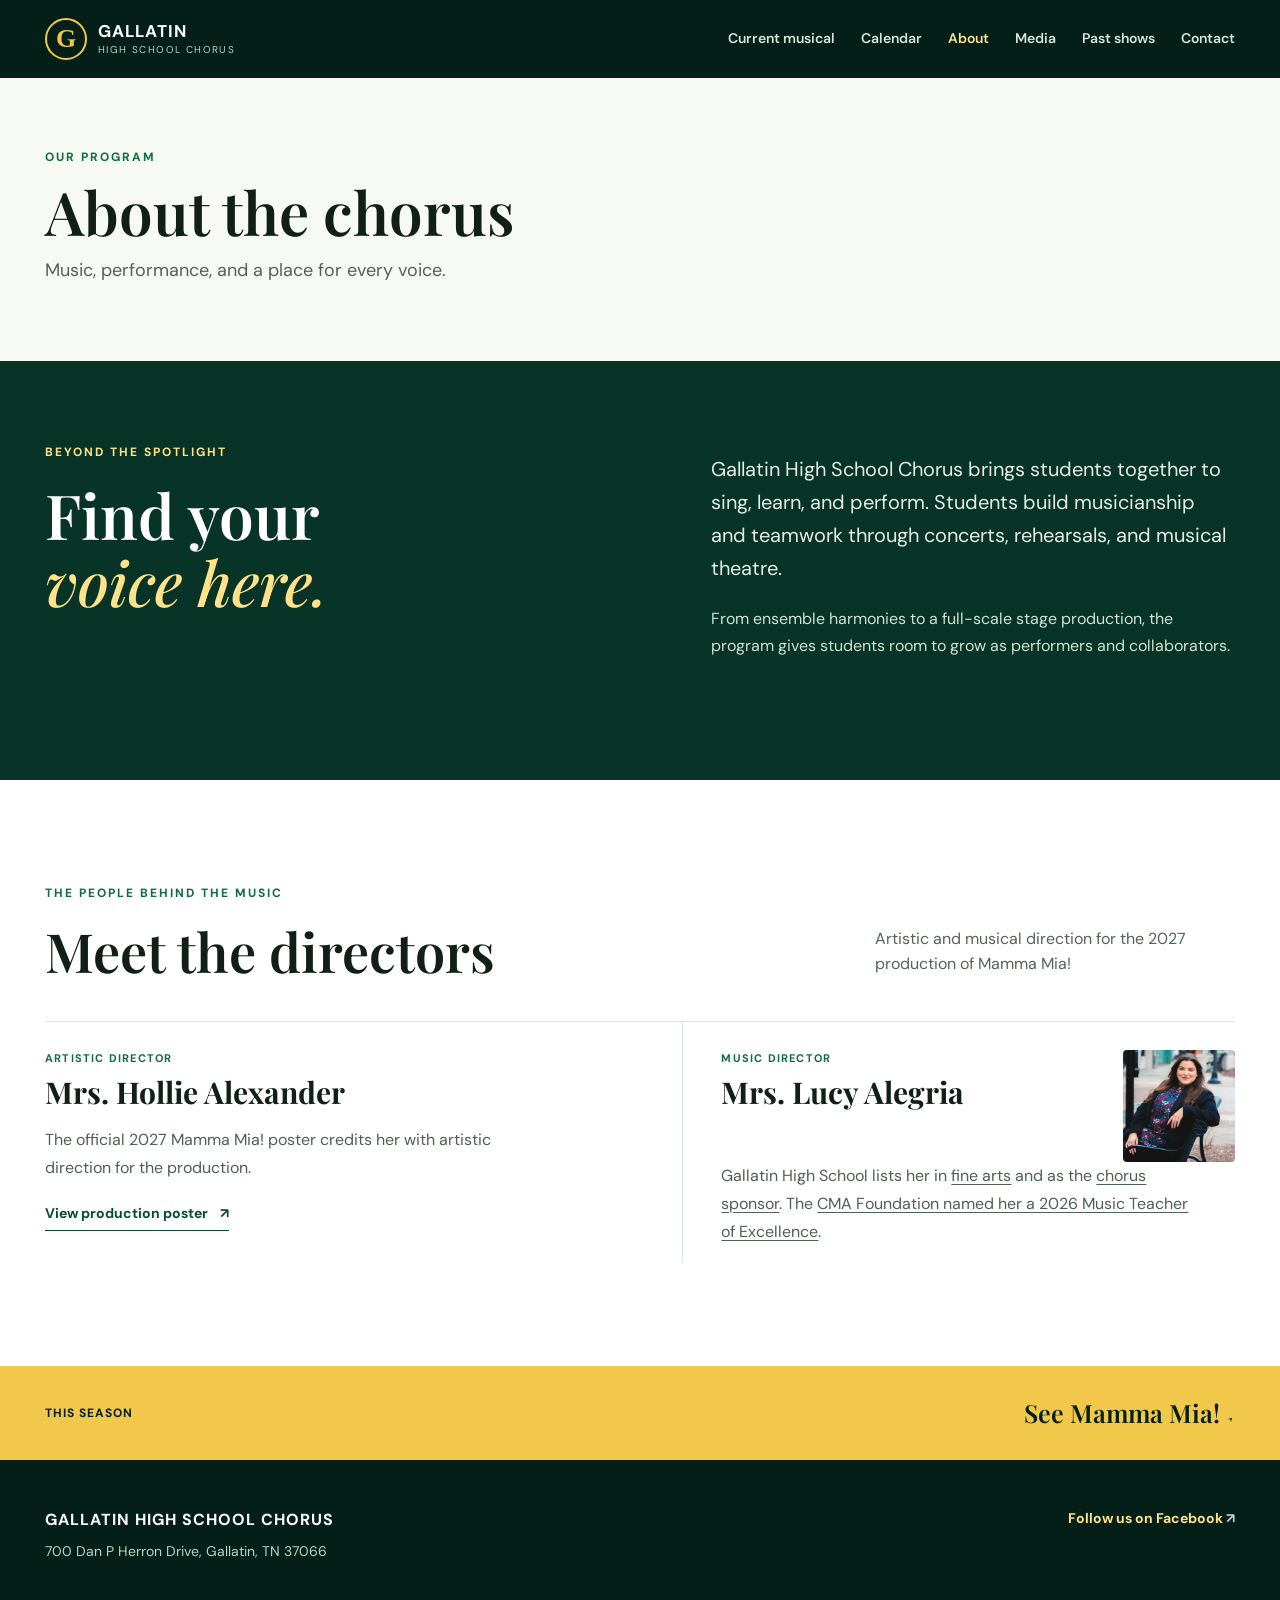
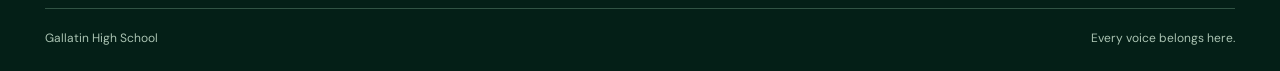
==== commit 50ede902: "Clarify Facebook link labels" ====
--- a/about.html
+++ b/about.html
@@ -39,7 +39,7 @@
     </div></section>
     <section class="page-next"><div class="wrap"><span>This season</span><a href="musical.html">See Mamma Mia! <span aria-hidden="true">↗</span></a></div></section>
   </main>
-  <footer class="site-footer"><div class="wrap footer-main"><div><strong>GALLATIN HIGH SCHOOL CHORUS</strong><span>700 Dan P Herron Drive, Gallatin, TN 37066</span></div><a href="https://www.facebook.com/gallatinhschorus" target="_blank" rel="noopener noreferrer">Facebook <span aria-hidden="true">↗</span></a></div><div class="wrap footer-bottom"><span>Gallatin High School</span><span>Every voice belongs here.</span></div></footer>
+  <footer class="site-footer"><div class="wrap footer-main"><div><strong>GALLATIN HIGH SCHOOL CHORUS</strong><span>700 Dan P Herron Drive, Gallatin, TN 37066</span></div><a href="https://www.facebook.com/gallatinhschorus" target="_blank" rel="noopener noreferrer">Follow us on Facebook <span aria-hidden="true">↗</span></a></div><div class="wrap footer-bottom"><span>Gallatin High School</span><span>Every voice belongs here.</span></div></footer>
   <script src="assets/site.js" defer></script>
 </body>
 </html>
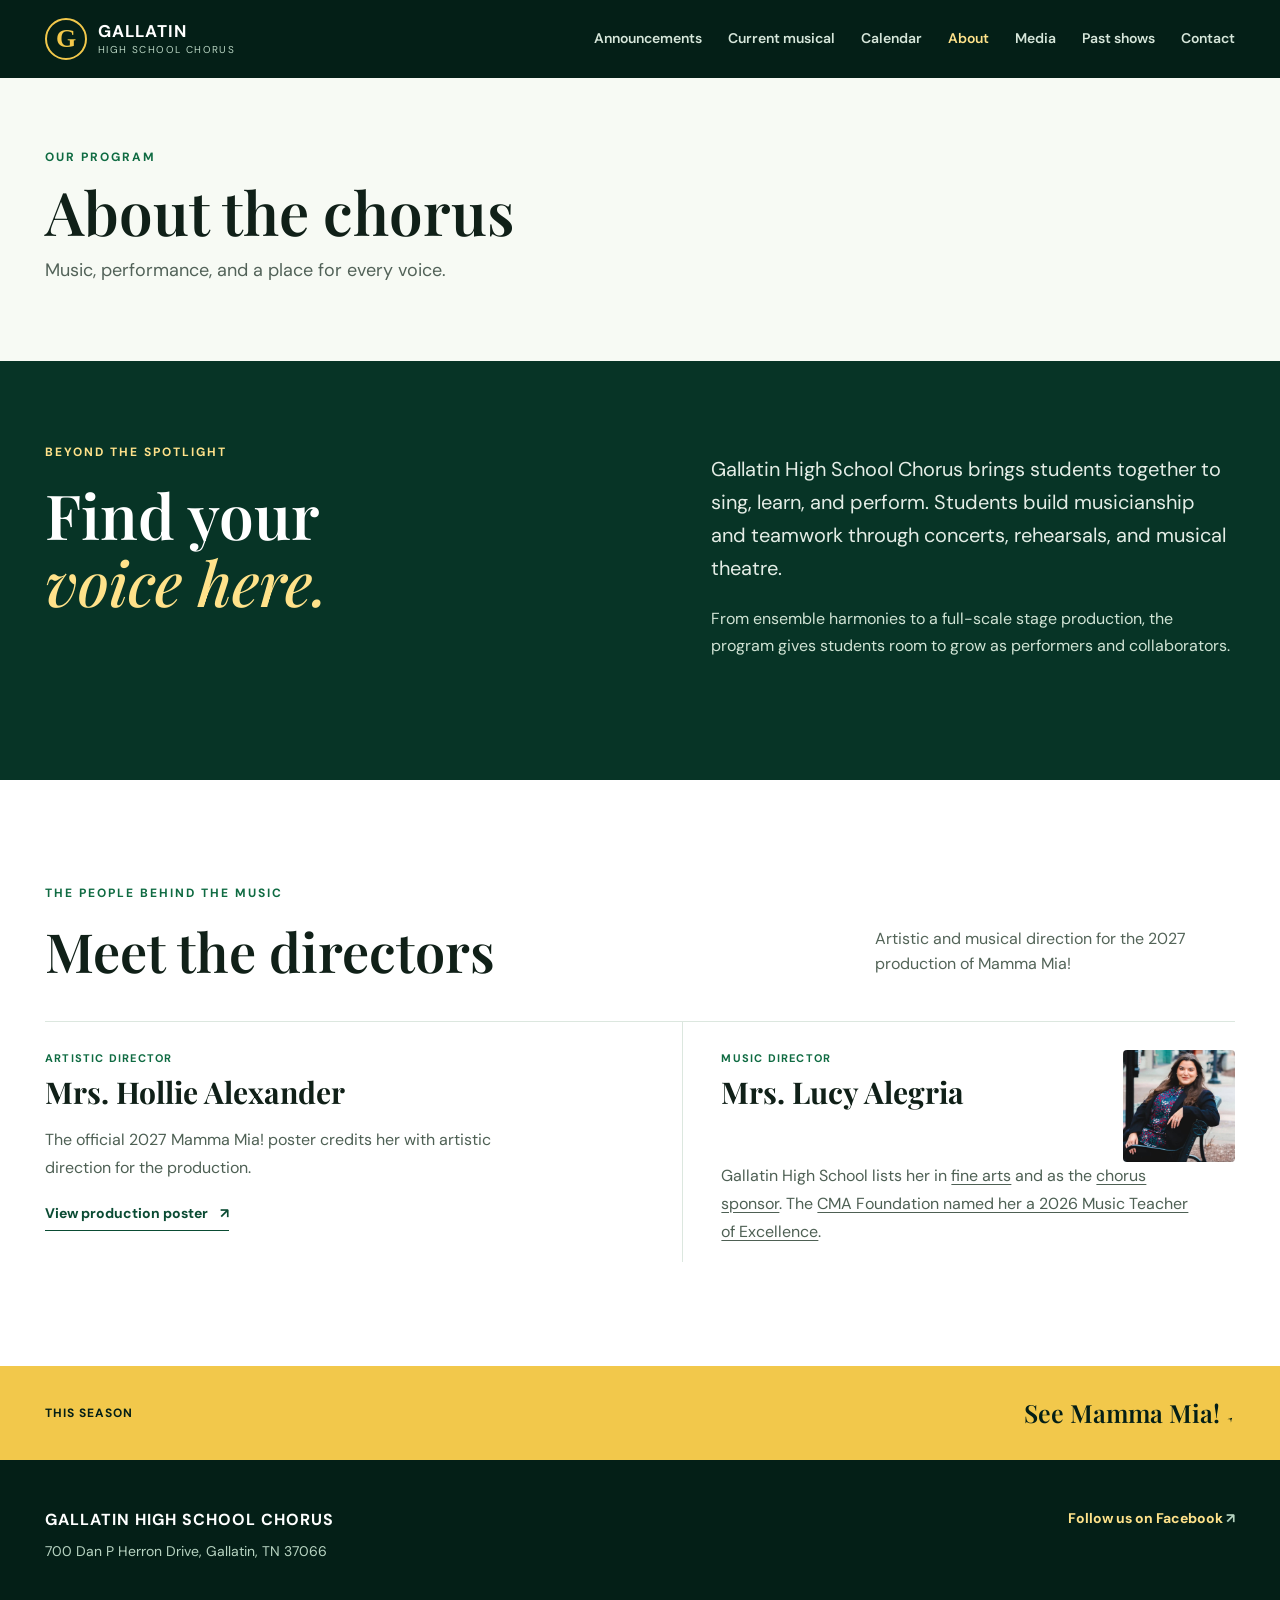
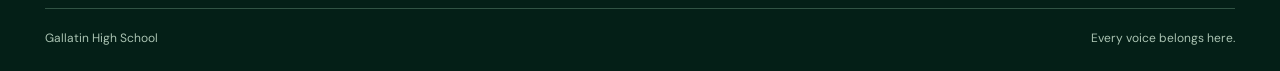
==== commit 35de004f: "Add chorus announcements section" ====
--- a/about.html
+++ b/about.html
@@ -12,7 +12,7 @@
   <header class="site-header"><div class="header-inner wrap">
     <a class="brand" href="index.html" aria-label="Gallatin High School Chorus, home"><span class="brand-mark" aria-hidden="true">G</span><span class="brand-copy"><strong>GALLATIN</strong><span>HIGH SCHOOL CHORUS</span></span></a>
     <button class="menu-toggle" type="button" aria-expanded="false" aria-controls="site-nav" aria-label="Open menu"><span></span><span></span><span></span></button>
-    <nav class="site-nav" id="site-nav" aria-label="Main navigation"><a href="musical.html">Current musical</a><a href="calendar.html">Calendar</a><a href="about.html" aria-current="page">About</a><a href="media.html">Media</a><a href="productions.html">Past shows</a><a href="contact.html">Contact</a></nav>
+    <nav class="site-nav" id="site-nav" aria-label="Main navigation"><a href="announcements.html">Announcements</a><a href="musical.html">Current musical</a><a href="calendar.html">Calendar</a><a href="about.html" aria-current="page">About</a><a href="media.html">Media</a><a href="productions.html">Past shows</a><a href="contact.html">Contact</a></nav>
   </div></header>
   <main id="main">
     <section class="page-intro wrap" aria-labelledby="page-title"><p class="eyebrow">Our program</p><h1 id="page-title">About the chorus</h1><p>Music, performance, and a place for every voice.</p></section>
--- a/assets/styles.css
+++ b/assets/styles.css
@@ -16,7 +16,7 @@
 @media(max-width:420px){.hero h1{font-size:47px}.hero-actions{align-items:flex-start;flex-direction:column;gap:18px}.show-art-title{font-size:54px}.show-art{min-height:315px}.section h2{font-size:38px}.about-section h2{font-size:46px}.directors{grid-template-columns:1fr;gap:4px}.directors span{grid-row:auto;margin-bottom:7px}.hero-caption span:last-child{display:none}}
 @media(prefers-reduced-motion:reduce){html{scroll-behavior:auto}.button{transition:none}}
 
-.schedule-feature{display:flex;align-items:center;gap:24px;flex-wrap:wrap;background:var(--green-900);color:#fff;padding:20px 24px;border-radius:4px;margin-bottom:26px}.schedule-feature span:first-child{text-transform:uppercase;color:var(--gold-300);font-size:12px;font-weight:700;letter-spacing:1px}.schedule-feature strong{font-family:'Playfair Display',Georgia,serif;font-size:25px;line-height:1.15}.schedule-feature span:last-child{font-size:14px;color:#d7e7dc;margin-left:auto}.schedule-controls{display:flex;gap:8px;overflow-x:auto;padding:4px 0 12px;scrollbar-width:thin}.schedule-month{flex:none;border:1px solid #a3bca9;background:transparent;color:var(--green-900);font-weight:700;font-size:14px;padding:9px 15px;border-radius:4px;cursor:pointer}.schedule-month:hover{background:#d9eadc}.schedule-month[aria-pressed=true]{background:var(--green-900);border-color:var(--green-900);color:#fff}.schedule-month-panel{margin-top:26px}.schedule-month-panel h3{font-family:'Playfair Display',Georgia,serif;font-size:27px;margin:0 0 16px}.schedule-list{border-top:1px solid #b5cbbb}.schedule-item{display:grid;grid-template-columns:110px minmax(0,1fr) 195px;gap:22px;align-items:start;padding:20px 14px 20px 12px;border-bottom:1px solid #b5cbbb;border-left:4px solid transparent}.schedule-item[data-kind=show]{border-left-color:var(--gold-500);background:#f5f1dc}.schedule-item[data-kind=break]{color:#526b59;background:#e0e9df}.schedule-item[data-kind=optional]{border-left-color:#80b9c0}.schedule-item[data-kind=special]{border-left-color:var(--green-500)}.schedule-date{font-family:'Playfair Display',Georgia,serif;font-size:19px;font-weight:600;color:var(--green-800);line-height:1.3}.schedule-body h4{font-family:'DM Sans',Arial,sans-serif;font-size:17px;line-height:1.35;margin:0}.schedule-body p{font-size:14px;color:#596d5e;margin:7px 0 0;line-height:1.5}.schedule-meta{text-align:right;display:flex;flex-direction:column;align-items:flex-end;gap:8px}.schedule-meta strong{font-size:14px;line-height:1.4}.schedule-meta span{font-size:11px;text-transform:uppercase;font-weight:700;letter-spacing:.6px;color:var(--green-800);border:1px solid #a3bca9;border-radius:3px;padding:3px 7px;line-height:1.3}.schedule-notes{margin-top:34px;padding:25px 0;border-block:1px solid #b5cbbb}.schedule-notes h3{font-family:'Playfair Display',Georgia,serif;font-size:24px;margin:0 0 12px}.schedule-notes ul{margin:0;padding-left:20px;display:grid;gap:8px;color:#475e4d;font-size:14px}.schedule-notes li{padding-left:3px}
+.schedule-feature{display:flex;align-items:center;gap:24px;flex-wrap:wrap;background:var(--green-900);color:#fff;padding:20px 24px;border-radius:4px;margin-bottom:26px}.schedule-feature span:first-child{text-transform:uppercase;color:var(--gold-300);font-size:12px;font-weight:700;letter-spacing:1px}.schedule-feature strong{font-family:'Playfair Display',Georgia,serif;font-size:25px;line-height:1.15}.schedule-feature span:last-child{font-size:14px;color:#d7e7dc;margin-left:auto}.schedule-filters{display:flex;gap:8px;flex-wrap:wrap;margin-bottom:12px}.schedule-filter{border:1px solid var(--green-700);background:#fff;color:var(--green-900);font-weight:700;font-size:14px;padding:9px 15px;border-radius:4px;cursor:pointer}.schedule-filter:hover{background:#e5efe7}.schedule-filter[aria-pressed=true]{background:var(--gold-500);border-color:var(--gold-500);color:var(--green-950)}.schedule-controls{display:flex;gap:8px;overflow-x:auto;padding:4px 0 12px;scrollbar-width:thin}.schedule-month{flex:none;border:1px solid #a3bca9;background:transparent;color:var(--green-900);font-weight:700;font-size:14px;padding:9px 15px;border-radius:4px;cursor:pointer}.schedule-month:hover{background:#d9eadc}.schedule-month[aria-pressed=true]{background:var(--green-900);border-color:var(--green-900);color:#fff}.schedule-month-panel{margin-top:26px}.schedule-month-panel h3{font-family:'Playfair Display',Georgia,serif;font-size:27px;margin:0 0 16px}.schedule-list{border-top:1px solid #b5cbbb}.schedule-item{display:grid;grid-template-columns:110px minmax(0,1fr) 195px;gap:22px;align-items:start;padding:20px 14px 20px 12px;border-bottom:1px solid #b5cbbb;border-left:4px solid transparent}.schedule-item[data-track=choir]{background:#f7faf7}.schedule-item[data-kind=concert]{border-left-color:var(--gold-500);background:#fff9e8}.schedule-item[data-kind=audition]{border-left-color:#397f88}.schedule-item[data-kind=festival]{border-left-color:var(--green-500)}.schedule-item[data-kind=trip]{border-left-color:#6c8cab}.schedule-item[data-kind=special-event]{border-left-color:var(--gold-500)}.schedule-item[data-kind=show]{border-left-color:var(--gold-500);background:#f5f1dc}.schedule-item[data-kind=break]{color:#526b59;background:#e0e9df}.schedule-item[data-kind=optional]{border-left-color:#80b9c0}.schedule-item[data-kind=special]{border-left-color:var(--green-500)}.schedule-date{font-family:'Playfair Display',Georgia,serif;font-size:19px;font-weight:600;color:var(--green-800);line-height:1.3}.schedule-body h4{font-family:'DM Sans',Arial,sans-serif;font-size:17px;line-height:1.35;margin:0}.schedule-body p{font-size:14px;color:#596d5e;margin:7px 0 0;line-height:1.5}.schedule-meta{text-align:right;display:flex;flex-direction:column;align-items:flex-end;gap:8px}.schedule-meta strong{font-size:14px;line-height:1.4}.schedule-meta span{font-size:11px;text-transform:uppercase;font-weight:700;letter-spacing:.6px;color:var(--green-800);border:1px solid #a3bca9;border-radius:3px;padding:3px 7px;line-height:1.3}.schedule-notes{margin-top:34px;padding:25px 0;border-block:1px solid #b5cbbb}.schedule-notes h3{font-family:'Playfair Display',Georgia,serif;font-size:24px;margin:0 0 12px}.schedule-notes ul{margin:0;padding-left:20px;display:grid;gap:8px;color:#475e4d;font-size:14px}.schedule-notes li{padding-left:3px}
 @media(max-width:720px){.schedule-feature{gap:8px 16px}.schedule-feature span:first-child{width:100%}.schedule-feature span:last-child{margin-left:0;width:100%}.schedule-item{grid-template-columns:minmax(0,1fr) minmax(0,1.2fr);grid-template-areas:'date meta' 'body body';gap:10px 12px;padding:18px 10px}.schedule-date{grid-area:date}.schedule-body{grid-area:body}.schedule-meta{grid-area:meta;gap:5px}.schedule-meta span{font-size:10px}.schedule-month-panel h3{font-size:25px}}
 
 .performances{margin-top:86px;display:grid;grid-template-columns:minmax(230px,.7fr) 1.3fr;gap:8%;padding-top:38px;border-top:1px solid var(--line)}.performances-heading h3{font-family:'Playfair Display',Georgia,serif;font-size:30px;margin-bottom:12px}.performances-heading p:last-child{color:var(--muted);font-size:14px}.performances-list{border-top:1px solid var(--line)}.performances-list>div{display:grid;grid-template-columns:110px 1fr 90px;align-items:center;gap:14px;min-height:57px;border-bottom:1px solid var(--line);font-size:14px}.performances-list strong{font-size:16px}.performances-list>div>span:last-child{text-align:right;color:var(--green-800);font-weight:700}
@@ -43,3 +43,8 @@
 
 .leadership-section{background:#fff}.leadership-grid{display:grid;grid-template-columns:1fr 1fr;gap:7%;border-top:1px solid var(--line)}.leader-profile{padding-top:28px}.leader-profile+.leader-profile{border-left:1px solid var(--line);padding-left:7%}.leader-role{color:var(--green-700);font-size:11px;font-weight:700;letter-spacing:1.2px;text-transform:uppercase;margin-bottom:9px}.leader-profile h3{font-family:'Playfair Display',Georgia,serif;font-size:30px;margin-bottom:18px}.leader-profile>p:not(.leader-role){max-width:470px;color:#4e6054;line-height:1.75}.leader-profile p a{text-decoration:underline;text-underline-offset:3px}.leader-profile a:hover{color:var(--green-700)}.leader-heading{display:flex;align-items:start;justify-content:space-between;gap:20px}.leader-heading img{width:112px;height:112px;object-fit:cover;border-radius:4px;flex:none}.leader-profile .text-link{color:var(--green-800)}
 @media(max-width:720px){.leadership-grid{grid-template-columns:1fr;gap:30px}.leader-profile+.leader-profile{border-left:0;border-top:1px solid var(--line);padding-left:0}.leader-heading img{width:88px;height:88px}.leader-profile h3{font-size:27px}}
+
+.home-announcement{background:#edf4ef}.home-announcement-grid{display:grid;grid-template-columns:minmax(260px,360px) minmax(0,1fr);align-items:center;gap:9%}.home-announcement-image{display:block;background:var(--green-900);overflow:hidden;box-shadow:14px 14px 0 var(--gold-500)}.home-announcement-image img{width:100%;height:auto}.home-announcement-copy{max-width:620px}.home-announcement-copy h2{font-size:50px}.home-announcement-copy>p:not(.eyebrow){color:#4d6053;font-size:18px;line-height:1.75;margin-bottom:25px}.home-announcement-copy .text-link{color:var(--green-800)}
+.announcements-section{background:#edf4ef}.announcement-feature{display:grid;grid-template-columns:minmax(300px,440px) minmax(0,1fr);align-items:start;gap:8%}.announcement-art{margin:0;background:var(--green-900);box-shadow:14px 14px 0 var(--gold-500)}.announcement-art img{width:100%;height:auto}.announcement-meta{display:flex;align-items:center;justify-content:space-between;gap:20px;padding-bottom:15px;border-bottom:1px solid #b8cdbd;color:var(--green-700);font-size:11px;font-weight:700;letter-spacing:1px;text-transform:uppercase}.announcement-copy h2{font-size:49px;margin:28px 0 22px}.announcement-lead{color:#43584a;font-size:18px;line-height:1.75}.honors-list{margin:32px 0 0;border-top:1px solid #b8cdbd}.honors-list>div{display:grid;grid-template-columns:minmax(150px,.7fr) 1.3fr;gap:24px;padding:17px 0;border-bottom:1px solid #b8cdbd}.honors-list dt{font-family:'Playfair Display',Georgia,serif;font-size:20px;font-weight:600}.honors-list dd{margin:0;color:#43584a;line-height:1.6}.announcement-credit{font-size:13px;font-weight:700;color:var(--green-800);margin:24px 0 12px}.announcement-tags{display:flex;flex-wrap:wrap;gap:8px 16px;color:#587063;font-size:12px}
+@media(max-width:900px){.home-announcement-grid{grid-template-columns:minmax(230px,310px) minmax(0,1fr);gap:7%}.home-announcement-copy h2{font-size:42px}.announcement-feature{grid-template-columns:minmax(270px,360px) minmax(0,1fr);gap:7%}.announcement-copy h2{font-size:41px}}
+@media(max-width:720px){.home-announcement-grid,.announcement-feature{grid-template-columns:1fr;gap:48px}.home-announcement-image,.announcement-art{width:min(100% - 14px,430px)}.home-announcement-copy h2,.announcement-copy h2{font-size:38px}.announcement-copy h2{margin-top:24px}.announcement-lead,.home-announcement-copy>p:not(.eyebrow){font-size:16px}.honors-list>div{grid-template-columns:1fr;gap:4px}.announcement-meta{align-items:flex-start;flex-direction:column;gap:3px}}
